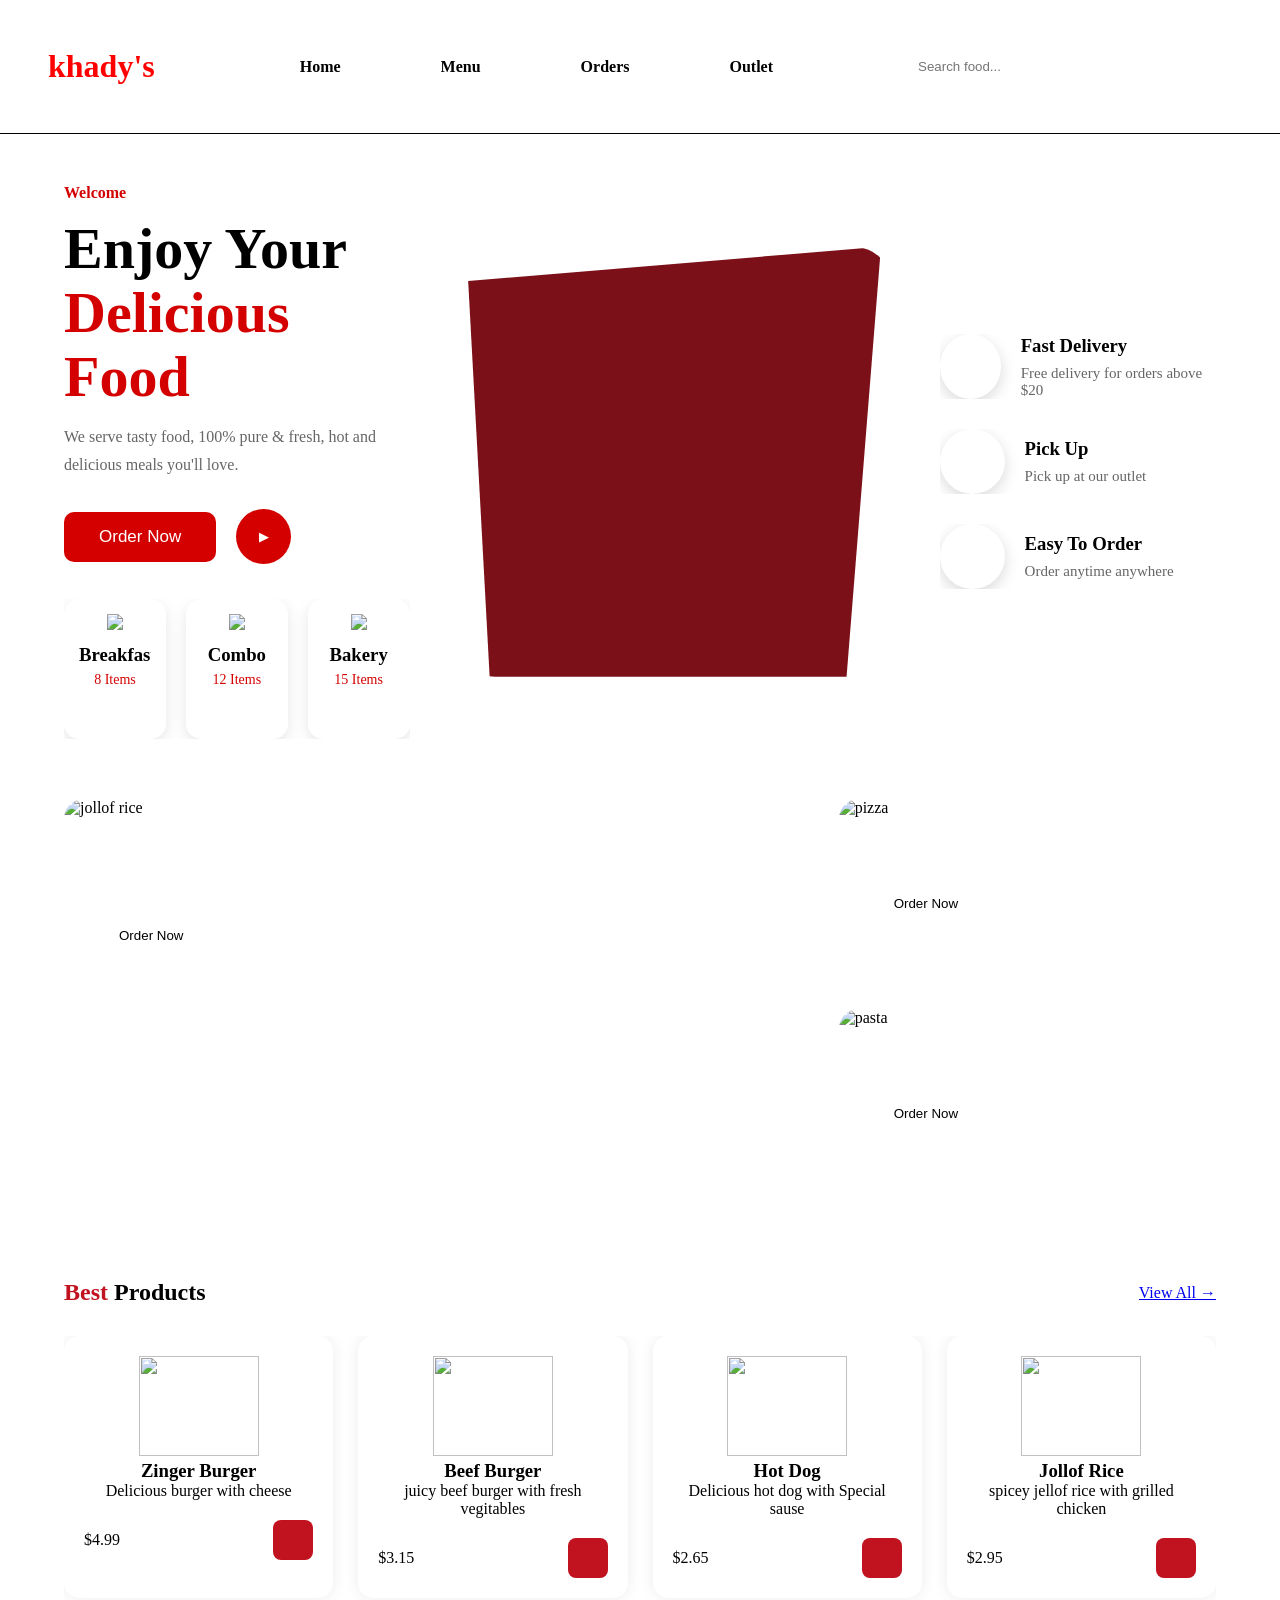
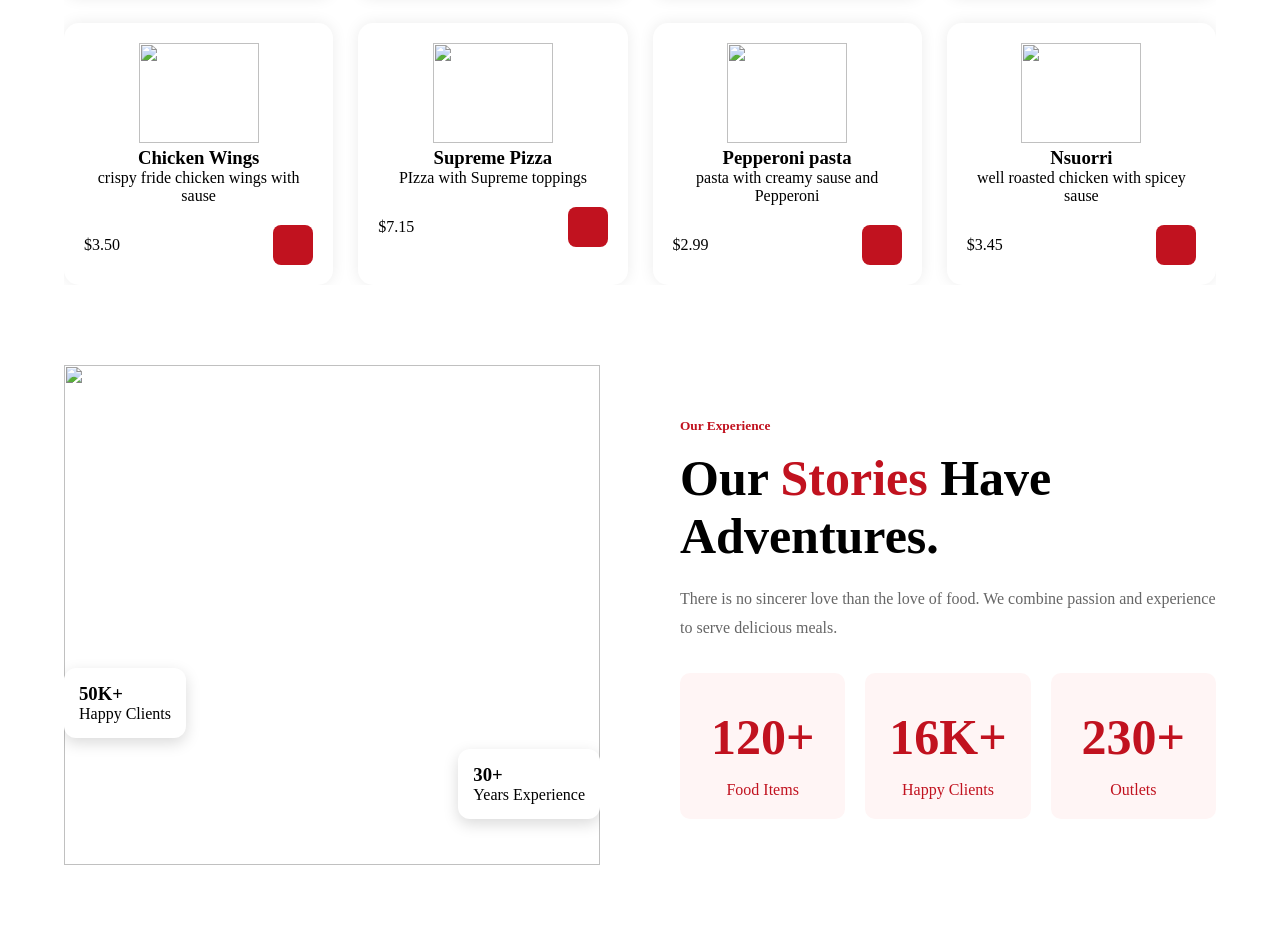
==== kitchen/index.html @ 517baf49 "Add files via upload" ====
<!DOCTYPE html>
<html lang="en">
<head>
    <meta charset="UTF-8">
    <meta name="viewport" content="width=device-width, initial-scale=1.0">
    <title>Document</title>
    <link rel="stylesheet" href="index.css">
    <link rel="preconnect" href="https://fonts.googleapis.com">
<link rel="preconnect" href="https://fonts.gstatic.com" crossorigin>
<link href="https://fonts.googleapis.com/css2?family=Fjalla+One&display=swap" rel="stylesheet">
<link rel="stylesheet" href="https://cdnjs.cloudflare.com/ajax/libs/font-awesome/7.3.0/css/all.min.css">
</head>
<body>
    <!------- navbar -->
    
    <div class="navbar">
    <h1 id="logo">khady's</h1>

        <ul class="nav-link">
            <li>Home</li>
            <li>Menu</li>
            <li>Orders</li>
            <li>Outlet</li>
        </ul>
        <div class="search">
            <i class="fa-light fa-magnifying-glass"></i>
            <input type="search" placeholder="Search food..." id="search">
        </div>
        <i class="fa-solid fa-cart-shopping"></i>

    </div>
    <section class="hero">

        <!-- LEFT SIDE -->
        <div class="hero-left">
    
            <span class="welcome">Welcome</span>
    
            <h1>
                Enjoy Your <br>
                <span>Delicious Food</span>
            </h1>
    
            <p>
                We serve tasty food, 100% pure & fresh,
                hot and delicious meals you'll love.
            </p>
    
            <div class="hero-buttons">
    
                <button class="order-button">
                    Order Now
                </button>
    
                <button class="play-button">
                    ▶
                </button>
    
            </div>
    
            <!-- Categories -->
    
            <div class="categories">
    
                <div class="card">
                    <img src="/image/OIP (1).webp">
                    <h3>Breakfast</h3>
                    <p>8 Items</p>
                </div>
    
                <div class="card">
                    <img src="/image/OIP (2).webp">
                    <h3>Combo</h3>
                    <p>12 Items</p>
                </div>
    
                <div class="card">
                    <img src="/image/fd3a0ad1ab15122c980af850fdce8e7d.jpg">
                    <h3>Bakery</h3>
                    <p>15 Items</p>
                </div>
    
            </div>
    
        </div>
    
        <!-- CENTER -->
    
        <div class="hero-center">
    
            <div class="burger-box">
                <img src="/image/ChatGPT Image Aug 5, 2026, 09_29_56 AM.png">
            </div>
    
        </div>
    
        <!-- RIGHT SIDE-->
    
        <div class="hero-right">
    
            <div class="feature">
                <div class="icon"><i class="fa-solid fa-plate-wheat" style="color: rgb(67, 63, 11);"></i></div>
    
                <div>
                    <h3>Fast Delivery</h3>
                    <p>Free delivery for orders above $20</p>
                </div>
            </div>
    
            <div class="feature">
                <div class="icon"><i class="fa-solid fa-cube" style="color: rgb(67, 63, 11);"></i></div>
    
                <div>
                    <h3>Pick Up</h3>
                    <p>Pick up at our outlet</p>
                </div>
            </div>
    
            <div class="feature">
                <div class="icon"><i class="fa-solid fa-plate-wheat" style="color: rgb(67, 63, 11);"></i></div>
    
                <div>
                    <h3>Easy To Order</h3>
                    <p>Order anytime anywhere</p>
                </div>
            </div>
    
        </div>
    
    </section>

    <section class="promo">

        <div class="promo-big">
            <img src="https://th.bing.com/th/id/R.da61a9a66c7d72f7bc6816edf5367337?rik=KUGKmfuHwCbHQA&pid=ImgRaw&r=0" alt="jollof rice" height="1rem" width="1rem">
            <div class="promo-text">
                <h2>Buy 2 <br> Get 1 Free</h2>
                <p>Limited time offer</p>
                <button>Order Now</button>
            </div>
        </div>
    
        <div class="promo-small pizza">
    
            <img src="https://th.bing.com/th/id/OIP.qyow8KlRftab2Zm9w8tgDgHaE7?w=251&h=180&c=7&r=0&o=7&dpr=1.5&pid=1.7&rm=3" alt="pizza">
    
            <div class="promo-text">
                <h3>Special Pizza</h3>
                <p>Up to 30% Off</p>
                <button>Order Now</button>
            </div>
    
        </div>
    
        <div class="promo-small pasta">
    
            <img src="https://tse2.mm.bing.net/th/id/OIP.slptPodMhnUhuAejBibp_QHaLH?r=0&rs=1&pid=ImgDetMain&o=7&rm=3" alt="pasta">
    
            <div class="promo-text">
                <h3>Italian Pasta</h3>
                <p>Up to 25% Off</p>
                <button>Order Now</button>
            </div>
    
        </div>
    
    </section>

    <section class="products">

        <div class="section-title">
    
            <h2><span>Best</span> Products</h2>
    
            <a href="#">View All →</a>
    
        </div>
    
        <div class="product-grid">
    
            <div class="product-card">
    
                <img src="https://burgerrecipes.sfo3.digitaloceanspaces.com/wp-content/uploads/2025/07/04005432/Homemade-KFC-Zinger-Burger.png" height="100px" width="100px">
    
                <h3>Zinger Burger</h3>
    
                <p>Delicious burger with cheese</p>
    
                <div class="price">
    
                    <span>$4.99</span>
    
                    <button><i class="fa-solid fa-cart-arrow-down"></i></button>
    
                </div>
    
            </div>
    
            <div class="product-card">
    
                <img src="https://tse3.mm.bing.net/th/id/OIP.qKkM6g181-uDCicuGvn1BgHaF7?r=0&rs=1&pid=ImgDetMain&o=7&rm=3" height="100px" width="100px">
    
                <h3>Beef Burger</h3>
    
                <p>juicy beef burger with fresh vegitables</p>
    
                <div class="price">
    
                    <span>$3.15</span>
    
                    <button><i class="fa-solid fa-cart-arrow-down"></i></button>
    
                </div>
    
            </div> <div class="product-card">
    
                <img src="https://tse1.mm.bing.net/th/id/OIP.-FzFkXgnMtFm7ZqH4sXaoQHaE7?r=0&rs=1&pid=ImgDetMain&o=7&rm=3" height="100px" width="100px">
    
                <h3>Hot Dog</h3>
    
                <p>Delicious hot dog with Special sause</p>
    
                <div class="price">
    
                    <span>$2.65</span>
    
                    <button><i class="fa-solid fa-cart-arrow-down"></i></button>
    
                </div>
    
            </div> <div class="product-card">
    
                <img src="https://tse2.mm.bing.net/th/id/OIP.QYI7LSCaXc5wP7fQIHIdJgHaHa?r=0&rs=1&pid=ImgDetMain&o=7&rm=3" height="100px" width="100px">
    
                <h3>Jollof Rice</h3>
    
                <p>spicey jellof rice with grilled chicken</p>
    
                <div class="price">
    
                    <span>$2.95</span>
    
                    <button><i class="fa-solid fa-cart-arrow-down"></i></button>
    
                </div>
    
            </div> <div class="product-card">
    
                <img src="https://tse4.mm.bing.net/th/id/OIP.zNsF6n6pk9TkpPh43Ia1lwHaHa?r=0&rs=1&pid=ImgDetMain&o=7&rm=3" height="100px" width="100px">
    
                <h3>Chicken Wings</h3>
    
                <p>crispy fride chicken wings with sause</p>
    
                <div class="price">
    
                    <span>$3.50</span>
    
                    <button><i class="fa-solid fa-cart-arrow-down"></i></button>
    
                </div>
    
            </div> <div class="product-card">
    
                <img src="https://tse1.mm.bing.net/th/id/OIP.w-zJLlnWpfRQYjWEOqq3BgHaHa?r=0&rs=1&pid=ImgDetMain&o=7&rm=3" height="100px" width="100px">
    
                <h3>Supreme Pizza</h3>
    
                <p>PIzza with Supreme toppings</p>
    
                <div class="price">
    
                    <span>$7.15</span>
    
                    <button><i class="fa-solid fa-cart-arrow-down"></i></button>
    
                </div>
    
            </div> <div class="product-card">
    
                <img src="https://tse4.mm.bing.net/th/id/OIP._Tuj6ElUF8jhhcSg41_V_QHaE8?r=0&rs=1&pid=ImgDetMain&o=7&rm=3" height="100px" width="100px">
    
                <h3>Pepperoni pasta</h3>
    
                <p>pasta with creamy sause and Pepperoni</p>
    
                <div class="price">
    
                    <span>$2.99</span>
    
                    <button><i class="fa-solid fa-cart-arrow-down"></i></button>
    
                </div>
    
            </div> <div class="product-card">
    
                <img src="https://tse4.mm.bing.net/th/id/OIP.YGxSxik88F6ueYFA6EICKAHaFf?r=0&rs=1&pid=ImgDetMain&o=7&rm=3" height="100px" width="100px">
    
                <h3>Nsuorri</h3>
    
                <p>well roasted chicken with spicey sause</p>
    
                <div class="price">
    
                    <span>$3.45</span>
    
                    <button><i class="fa-solid fa-cart-arrow-down"></i></button>
    
                </div>
    
            </div>
    
        </div>
    
    </section>

    <section class="story">

        <div class="story-image">
    
            <img src="https://tse2.mm.bing.net/th/id/OIP.2TQ74FLP4PgEak3qZ1oaIwHaNK?r=0&rs=1&pid=ImgDetMain&o=7&rm=3" width="500px" height="500px" style="object-position: center;">
    
            <div class="badge1">
    
                <h3>50K+</h3>
    
                <p>Happy Clients</p>
    
            </div>
    
            <div class="badge2">
    
                <h3>30+</h3>
    
                <p>Years Experience</p>
    
            </div>
    
        </div>
    
        <div class="story-content">
    
            <small>Our Experience</small>
    
            <h2>
                Our <span>Stories</span> Have <br>
                Adventures.
            </h2>
    
            <p>
    
                There is no sincerer love than the love of food.
                We combine passion and experience to serve
                delicious meals.
    
            </p>
    
            <div class="stats">
    
                <div>
    
                    <h2>120+</h2>
    
                    <span>Food Items</span>
    
                </div>
    
                <div>
    
                    <h2>16K+</h2>
    
                    <span>Happy Clients</span>
    
                </div>
    
                <div>
    
                    <h2>230+</h2>
    
                    <span>Outlets</span>
    
                </div>
    
            </div>
    
        </div>
    
    </section>



</body>
</html>
---- kitchen/index.css ----
*{
    margin: 0;
    padding: 0;
    overflow-x: hidden;
    box-sizing: border-box;
}

.navbar{
    display: flex;
    justify-content: space-between;
    align-items: center;
    padding: 3rem;
    border-bottom: 1px solid black;
    
}

.nav-link{
    display: flex;
    justify-content: space-between;
    gap: 100px;
    font-weight: bold;
}

#search{
    height: 30px;
    border-radius: 12px;
    border: none;
    outline: none;
}

.nav-link :hover{
    color: red;
    cursor: pointer;
}

#logo{
    color: red;
}

.hero{
    width:90%;
    margin:50px auto;
    display:flex;
    justify-content:space-between;
    align-items:center;
    gap:50px;
}

.hero-left{
    flex:1;
}

.welcome{
    color:#d40000;
    font-weight:600;
}

.hero-left h1{
    font-size:58px;
    margin:15px 0;
    line-height:1.1;
}

.hero-left h1 span{
    color:#d40000;
}

.hero-left p{
    color:#666;
    line-height:28px;
    margin-bottom:30px;
}

.hero-buttons{
    display:flex;
    align-items:center;
    gap:20px;
    margin-bottom:35px;
}

.order-button{
    background:#d40000;
    color:white;
    border:none;
    padding:15px 35px;
    border-radius:10px;
    cursor:pointer;
    font-size:17px;
}

.play-button{
    width:55px;
    height:55px;
    border-radius:50%;
    background:#d40000;
    color:white;
    border:none;
    cursor:pointer;
}

.categories{
    display:flex;
    gap:20px;
}

.card{
    width:120px;
    background:white;
    border-radius:15px;
    padding:15px;
    text-align:center;
    box-shadow:0 5px 15px rgba(0,0,0,.1);
}

.card img{
    width:70px;
}

.card h3{
    margin-top:10px;
}

.card p{
    font-size:14px;
    color:#d40000;
}

.hero-center{
    display: flex;
    justify-content: center;
    align-items: center;
}


.burger-box{
    width: 430px;
    height: 430px;
    background: #7b1018;
    border-radius: 35px;
    clip-path: polygon(2% 8%, 98% 0%, 90% 100%, 18% 100%, 7% 100%);
    position: relative;

    display: flex;
    justify-content: center;
    align-items: center;

    overflow: visible;
}


.burger-box img{
    position: absolute;

    width: 520px;
    height: auto;

    left: 50%;
    top: 50%;

    transform: translate(-50%, -50%);

    z-index: 2;

    filter: drop-shadow(0 15px 20px rgba(0,0,0,.2));
    transform: translate(-50%, -50%);
    animation: floating 4s ease-in-out infinite;
}
.burger-box img :hover{
    filter: drop-shadow(0 15px 20px rgba(0,0,0,.2));
    transform: translate(-50%, -50%);
    animation: floating 4s ease-in-out infinite;
}

.hero-right{
    flex:.8;
    display:flex;
    flex-direction:column;
    gap:30px;
}

.feature{
    display:flex;
    align-items:center;
    gap:20px;
}

.icon{
    width:65px;
    height:65px;
    border-radius:50%;
    background:#fff;
    display:flex;
    justify-content:center;
    align-items:center;
    font-size:28px;
    box-shadow:0 5px 15px rgba(0,0,0,.15);
}

.feature h3{
    margin-bottom:8px;
}

.feature p{
    color:#666;
    font-size:15px;
}


.promo{

    width:90%;
    margin:60px auto;

    display:grid;

    grid-template-columns:2fr 1fr;

    gap:20px;
}

.promo-big{

    position:relative;
    border-radius:20px;
    overflow:hidden;
}

.promo-big img{

    width:100%;
    height:100%;
    object-fit:cover;
}

.promo-text{

    position:absolute;
    top:30px;
    left:30px;

    color:white;
}

.promo-text button{

    margin-top:15px;

    background:white;

    color:black;

    border:none;

    padding:12px 25px;

    border-radius:8px;

    cursor:pointer;
}

.promo-text button:hover{
    background-color: red;
    color: white;
}

.promo-small{

    position:relative;
    border-radius:20px;
    overflow:hidden;
    height:190px;
}

.promo-small img{

    width:100%;
    height:100%;
    object-fit:cover;
}

.pizza{

    grid-column:2;
}

.pasta{

    grid-column:2;
}


.products{

    width:90%;
    margin:80px auto;
}

.section-title{

    display:flex;

    justify-content:space-between;

    align-items:center;

    margin-bottom:30px;
}

.section-title span{

    color:#c1121f;
}

.product-grid{

    display:grid;

    grid-template-columns:repeat(4,1fr);

    gap:25px;
}

.product-card{

    background:white;

    border-radius:15px;

    padding:20px;

    text-align:center;

    box-shadow:0 0 15px rgba(0,0,0,.08);

    transition:.3s;
}

.product-card:hover{

    transform:translateY(-10px);
    background-color: red;
}

.product-card img{

    width:120px;
}

.price{

    display:flex;

    justify-content:space-between;

    align-items:center;

    margin-top:20px;
}

.price button{

    background:#c1121f;

    color:white;

    border:none;

    width:40px;

    height:40px;

    border-radius:8px;
}

.story{

    width:90%;

    margin:80px auto;

    display:grid;

    grid-template-columns:1fr 1fr;

    gap:80px;

    align-items:center;
}

.story-image{

    position:relative;
}

.story-image img{

    width:100%;
}

.badge1,
.badge2{

    position:absolute;

    background:white;

    padding:15px;

    border-radius:12px;

    box-shadow:0 5px 15px rgba(0,0,0,.15);
}

.badge1{

    left:0;

    top:60%;
}

.badge2{

    right:0;

    bottom:10%;
}

.story-content small{

    color:#c1121f;

    font-weight:600;
}

.story-content h2{

    font-size:50px;

    margin:15px 0;
}

.story-content span{

    color:#c1121f;
}

.story-content p{

    color:#666;

    line-height:1.8;

    margin:20px 0;
}

.stats{

    display:grid;

    grid-template-columns:repeat(3,1fr);

    gap:20px;

    margin-top:30px;
}

.stats div{

    background:#fff5f5;

    padding:20px;

    border-radius:10px;

    text-align:center;
}

.stats h2{

    color:#c1121f;
}
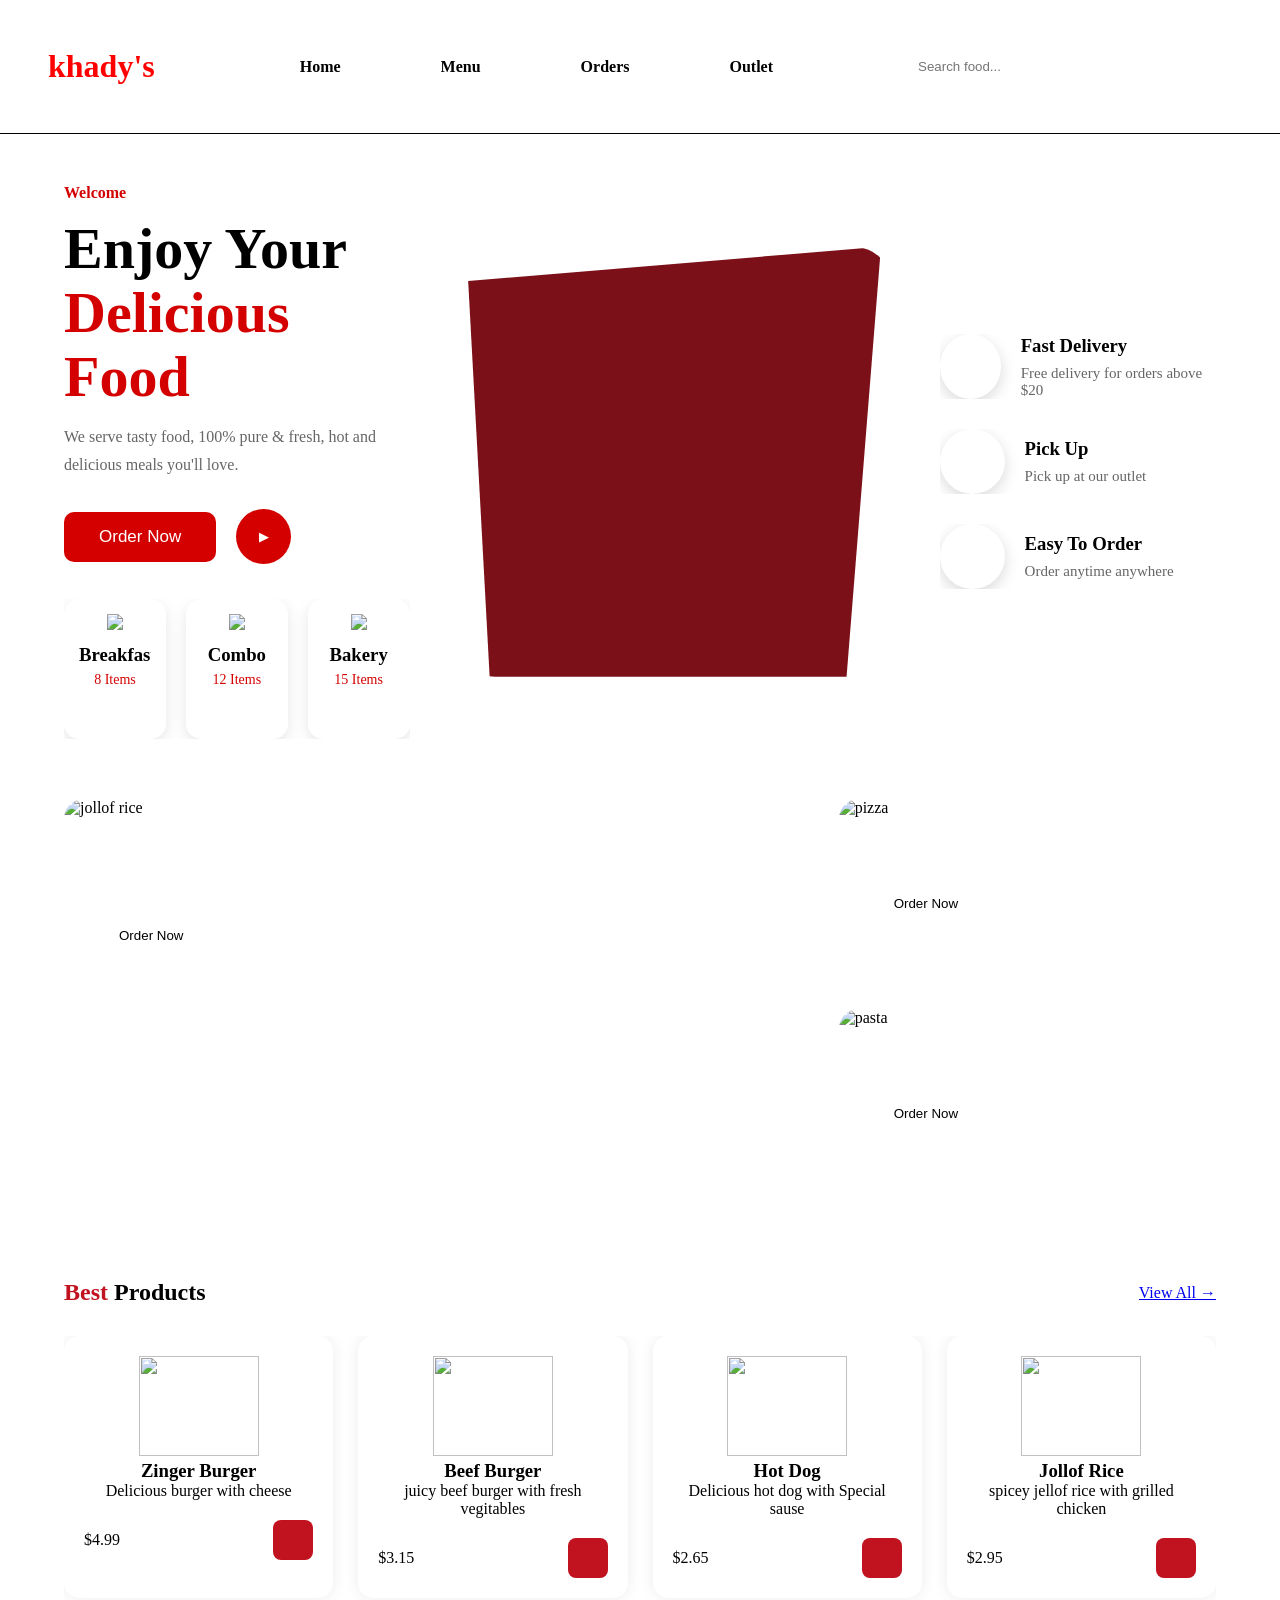
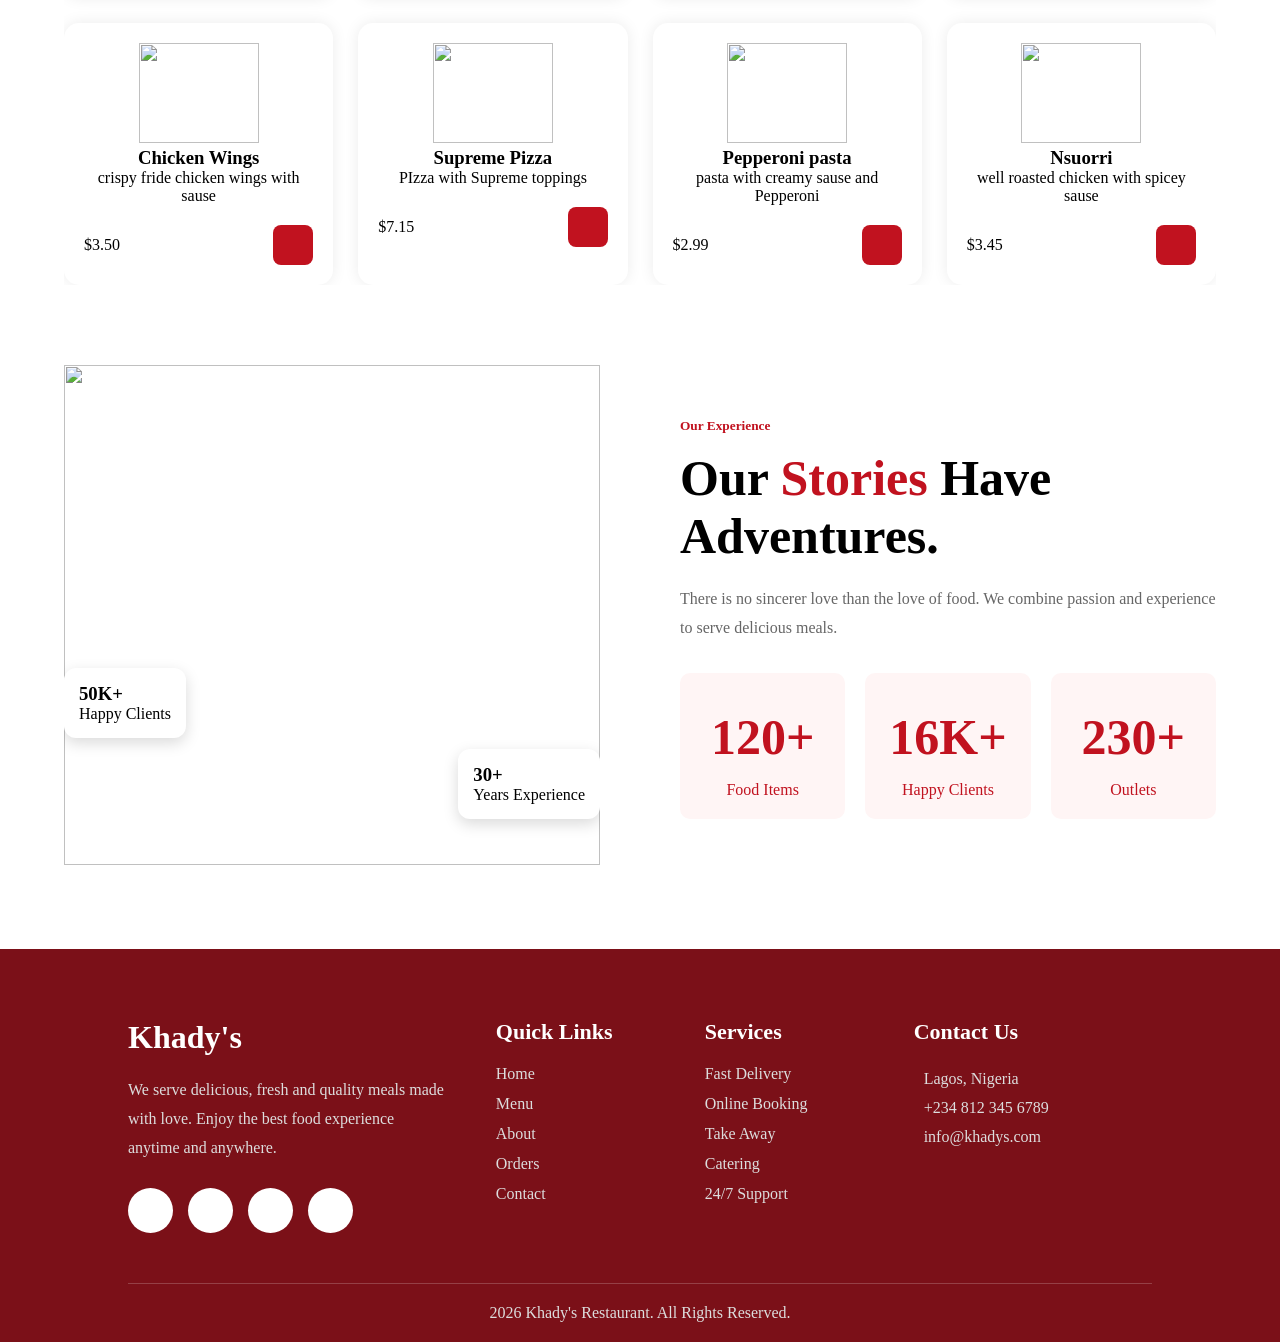
==== commit 82978a17: "Add files via upload" ====
--- a/kitchen/index.html
+++ b/kitchen/index.html
@@ -99,7 +99,7 @@
         <div class="hero-right">
     
             <div class="feature">
-                <div class="icon"><i class="fa-solid fa-plate-wheat" style="color: rgb(67, 63, 11);"></i></div>
+                <div class="icon"><i class="fa-solid fa-truck-fast" style="color: rgb(67, 63, 11);"></i></i></div>
     
                 <div>
                     <h3>Fast Delivery</h3>
@@ -387,6 +387,109 @@
     
     </section>
 
+    
+        <footer class="footer">
+
+            <div class="footer-container">
+        
+            
+                <div class="footer-box">
+        
+                    <h2 class="logo">Khady's</h2>
+        
+                    <p>
+                        We serve delicious, fresh and quality meals
+                        made with love. Enjoy the best food experience
+                        anytime and anywhere.
+                    </p>
+        
+                    <div class="socials">
+        
+                        <a href="#"><i class="fa-brands fa-facebook"></i></i></a>
+        
+                        <a href="#"><i class="fa-brands fa-instagram"></i></i></a>
+        
+                        <a href="#"><i class="fa-brands fa-x-twitter"></i></i></a>
+        
+                        <a href="#"><i class="fa-brands fa-youtube"></i></i></a>
+        
+                    </div>
+        
+                </div>
+        
+                
+        
+                <div class="footer-box">
+        
+                    <h3>Quick Links</h3>
+        
+                    <ul>
+        
+                        <li><a href="#">Home</a></li>
+        
+                        <li><a href="#">Menu</a></li>
+        
+                        <li><a href="#">About</a></li>
+        
+                        <li><a href="#">Orders</a></li>
+        
+                        <li><a href="#">Contact</a></li>
+        
+                    </ul>
+        
+                </div>
+        
+            
+        
+                <div class="footer-box">
+        
+                    <h3>Services</h3>
+        
+                    <ul>
+        
+                        <li><a href="#">Fast Delivery</a></li>
+        
+                        <li><a href="#">Online Booking</a></li>
+        
+                        <li><a href="#">Take Away</a></li>
+        
+                        <li><a href="#">Catering</a></li>
+        
+                        <li><a href="#">24/7 Support</a></li>
+        
+                    </ul>
+        
+                </div>
+        
+                <!-- Contact -->
+        
+                <div class="footer-box">
+        
+                    <h3>Contact Us</h3>
+        
+                    <p><i class="fa-solid fa-location-dot" style="color: rgb(212, 19, 19);"></i></i> Lagos, Nigeria</p>
+        
+                    <p><i class="fa-solid fa-phone" style="color: rgb(212, 19, 19);"></i></i> +234 812 345 6789</p>
+        
+                    <p><i class="fa-solid fa-envelope" style="color: rgb(212, 19, 19);"></i></i> info@khadys.com</p>
+        
+                </div>
+        
+            </div>
+        
+            <hr>
+        
+            <div class="copyright">
+        
+                <p>
+                    <i class="fa-regular fa-copyright"></i> 2026 Khady's Restaurant. All Rights Reserved.
+                </p>
+        
+            </div>
+        
+        </footer>
+
+
 
 
 </body>
--- a/kitchen/index.css
+++ b/kitchen/index.css
@@ -35,6 +35,7 @@
 
 #logo{
     color: red;
+    font-family: 'Times New Roman', Times, serif;
 }
 
 .hero{
@@ -392,7 +393,7 @@
     position:relative;
 }
 
-.story-image img{
+.story-image  img{
 
     width:100%;
 }
@@ -480,6 +481,138 @@
     color:#c1121f;
 }
 
-
-
-
+.footer{
+
+    background:#7b1018;
+
+    color:#fff;
+
+    padding:70px 10% 20px;
+}
+
+.footer-container{
+
+    display:grid;
+
+    grid-template-columns:2fr 1fr 1fr 1.5fr;
+
+    gap:50px;
+}
+
+.logo{
+
+    color:#fff;
+
+    font-size:2rem;
+
+    margin-bottom:20px;
+}
+
+.footer-box p{
+
+    line-height:1.8;
+
+    color:#ddd;
+}
+
+.footer-box h3{
+
+    margin-bottom:20px;
+
+    font-size:22px;
+}
+
+.footer-box ul{
+
+    list-style:none;
+}
+
+.footer-box ul li{
+
+    margin-bottom:12px;
+}
+
+.footer-box ul li a{
+
+    color:#ddd;
+
+    text-decoration:none;
+
+    transition:.3s;
+}
+
+.footer-box ul li a:hover{
+
+    color:#fff;
+
+    padding-left:8px;
+}
+
+.socials{
+
+    margin-top:25px;
+
+    display:flex;
+
+    gap:15px;
+}
+
+.socials a{
+
+    width:45px;
+
+    height:45px;
+
+    background:#fff;
+
+    color:#7b1018;
+
+    border-radius:50%;
+
+    display:flex;
+
+    justify-content:center;
+
+    align-items:center;
+
+    text-decoration:none;
+
+    font-size:18px;
+
+    transition:.3s;
+}
+
+.socials a:hover{
+
+    background:#ff4040;
+
+    color:#fff;
+
+    transform:translateY(-5px);
+}
+
+.footer-box p i{
+
+    color:#ff4040;
+
+    margin-right:10px;
+}
+
+hr{
+
+    margin:50px 0 20px;
+
+    border:none;
+
+    border-top:1px solid rgba(255,255,255,.2);
+}
+
+.copyright{
+
+    text-align:center;
+
+    color:#ddd;
+}
+
+
+
